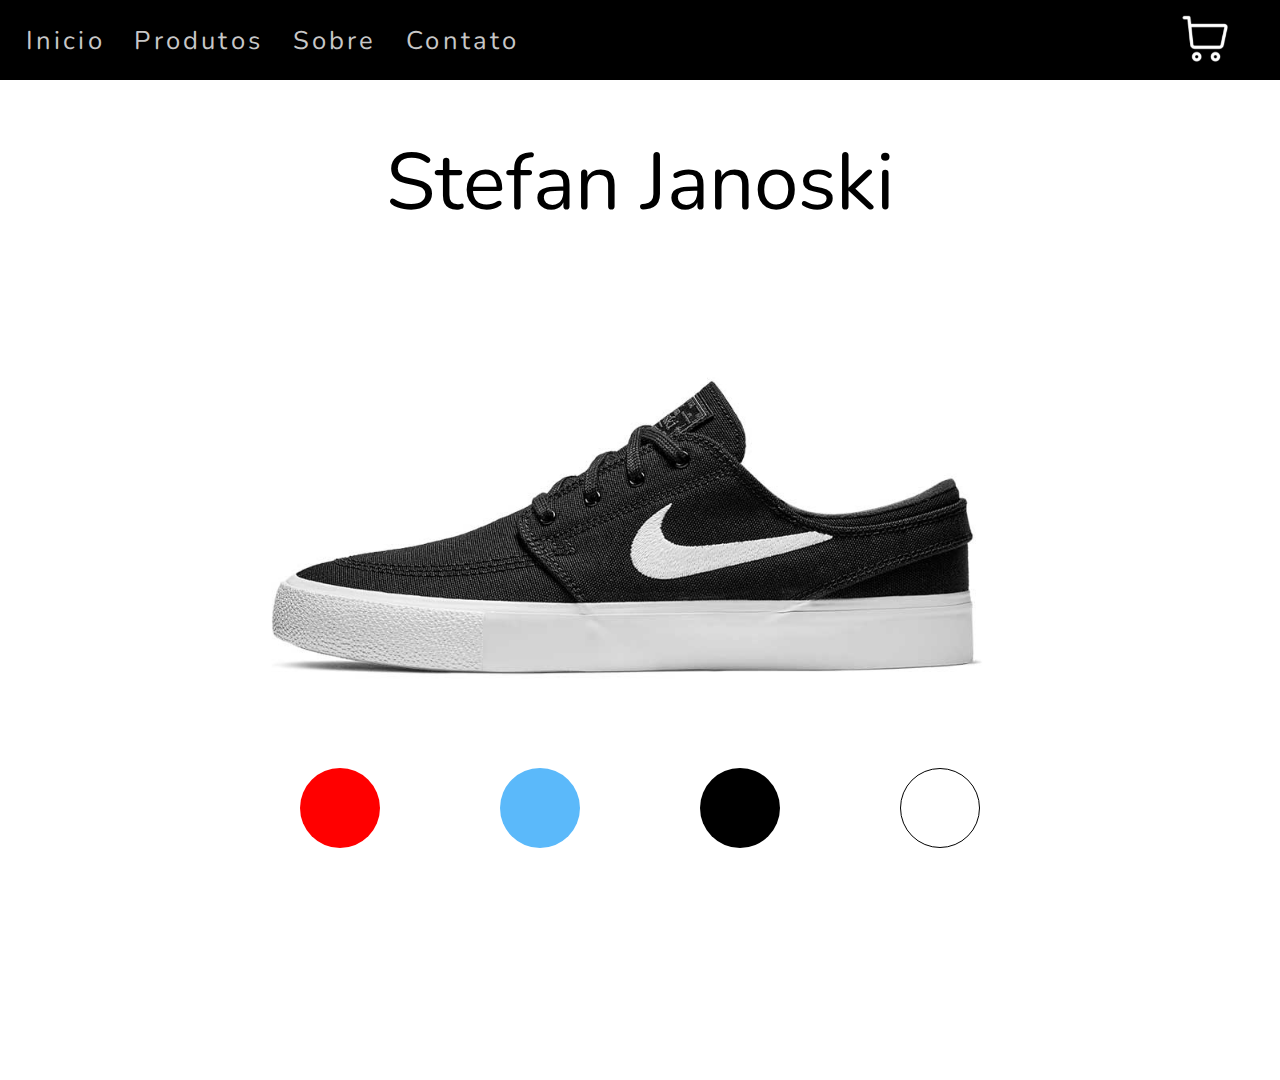
==== paginaProd.html @ 02f9b6c8 "Add files via upload" ====
<!DOCTYPE html>
<html>

<head>
    <meta charset="utf-8" />
    <meta http-equiv="X-UA-Compatible" content="IE=edge">
    <title>Page Title</title>
    <meta name="viewport" content="width=device-width, initial-scale=1">
    <link rel="stylesheet" type="text/css" media="screen" href="./src/scss/main.css" />

    <!-- Fontes -->
    <link href="https://fonts.googleapis.com/css2?family=Grandstander:wght@100&family=Nunito:wght@200;400;600;700&display=swap"
        rel="stylesheet">
</head>

<body>
    <header class="headerIndex">
        <div class="menuIndex">
            <nav>
                <ul>
                    <li><a href="./index.html">Inicio</a></li>
                    <li><a href="#">Produtos</a></li>
                    <li><a href="#">Sobre</a></li>
                    <li><a href="#">Contato</a></li>
                </ul>
            </nav>
        </div>
        <div class="carrinhoCompras">
            <button><img src="./src/images/carrinhoCompras.png"></button>
        </div>
    </header>

    <main>

        <div class="gridPaginaProd">
            <div id="nomeDoProduto">
                Stefan Janoski
            </div>
            <img id="exibirTenis" src="./src/images/stefanJanoski.jpg">

            <div id="coresTenis">

                <button value="vermelho" onclick="pegarCor(this.value)"></button>
                <button value="azul" onclick="pegarCor(this.value)"></button>
                <button value="preto" onclick="pegarCor(this.value)"></button>
                <button value="branco" onclick="pegarCor(this.value)"></button>

            </div>


        </div>

    </main>

    <footer>

    </footer>

    <script src="./src/script/paginaProd.js"></script>
    <script src="./src/script/listaTenis.js"></script>
</body>

</html>
---- src/scss/main.css ----
* {
  margin: 0;
  padding: 0;
  -webkit-box-sizing: border-box;
          box-sizing: border-box;
}

*, html, body {
  font-family: "Nunito", sans-serif;
}

body {
  height: 149.2vh;
}

.headerIndex {
  display: -webkit-box;
  display: -ms-flexbox;
  display: flex;
  justify-items: space-between;
}

.headerIndex .menuIndex {
  background-color: #000000;
  width: 100%;
  height: 80px;
  position: fixed;
  position: absolute;
  display: -webkit-box;
  display: -ms-flexbox;
  display: flex;
  -webkit-box-align: center;
      -ms-flex-align: center;
          align-items: center;
  justify-items: center;
}

.headerIndex .menuIndex nav {
  width: 100%;
}

.headerIndex .menuIndex nav ul li {
  display: inline;
  justify-items: center;
  font-size: 1.6rem;
  letter-spacing: .2rem;
  margin-left: 2%;
}

.headerIndex .menuIndex nav ul li a {
  text-decoration: none;
  color: #c7c7c7;
  -webkit-transition: color;
  transition: color;
  -webkit-transition-delay: .2s;
          transition-delay: .2s;
  -webkit-transition-duration: .2s;
          transition-duration: .2s;
}

.headerIndex .menuIndex nav ul li a:hover {
  color: #FFFFFF;
}

.headerIndex .carrinhoCompras {
  position: absolute;
  margin-left: 91%;
}

.headerIndex .carrinhoCompras button {
  position: fixed;
  background: none;
  border: none;
  text-align: center;
  outline: none;
  width: 80px;
  height: 80px;
}

.headerIndex .carrinhoCompras button:hover {
  background: rgba(255, 255, 255, 0.1);
}

.headerIndex .carrinhoCompras button img {
  padding: 4px 4px;
  margin-top: 2px;
  width: 60px;
  height: 60px;
}

.menuLateral {
  padding: 12px 12px;
  margin-top: 4rem;
  background-color: #000000;
  width: 600px;
  position: fixed;
  border-radius: 0px 5px 5px 0px;
  -webkit-box-shadow: -4px 0px 50px -7px #000000;
  box-shadow: -4px 0px 50px -7px #000000;
}

.menuLateral p {
  font-size: 30px;
  color: #FFFFFF;
  font-weight: 500;
  margin-bottom: 2px;
}

.menuLateral nav ul .navMarcas {
  color: #bfbfbf;
  font-size: 25px;
  -webkit-transition: color;
  transition: color;
  -webkit-transition-delay: .1s;
          transition-delay: .1s;
  -webkit-transition-duration: .2s;
          transition-duration: .2s;
}

.menuLateral nav ul .navMarcas a {
  text-decoration: none;
  color: #FFFFFF;
  -webkit-transition: color;
  transition: color;
  -webkit-transition-delay: .1s;
          transition-delay: .1s;
  -webkit-transition-duration: .2s;
          transition-duration: .2s;
}

.menuLateral nav ul .navMarcas a:hover {
  color: #bfbfbf;
}

.menuLateral nav ul .navMarcas .navNike a {
  text-decoration: none;
  list-style: none;
  color: #FFFFFF;
  font-size: 18px;
  margin-left: 8%;
  -webkit-transition: color;
  transition: color;
  -webkit-transition-delay: .1s;
          transition-delay: .1s;
  -webkit-transition-duration: .2s;
          transition-duration: .2s;
}

.menuLateral nav ul .navMarcas .navNike a:hover {
  color: #bfbfbf;
}

.gridProdutos {
  display: -ms-grid;
  display: grid;
  display: -ms-inline-grid;
  display: inline-grid;
  -ms-grid-columns: 360px 400px 400px;
      grid-template-columns: 360px 400px 400px;
  margin-left: 520px;
  margin-top: 8rem;
}

.gridProdutos .tenis {
  height: 340px;
  background: url("../images/stefanJanoski.jpg");
  background-position: center;
  background-size: 320px 320px;
  background-repeat: no-repeat;
  border-radius: 10px 10px 10px 10px;
}

.gridProdutos .tenis:nth-child(2) {
  margin-left: 40px;
  background: url("../images/airForce1.png");
  background-position: center;
  background-size: 320px 320px;
  background-repeat: no-repeat;
}

.gridProdutos .tenis:nth-child(3) {
  margin-left: 40px;
  background: url("../images/jordan1.png");
  background-position: center;
  background-size: 320px 280px;
  background-repeat: no-repeat;
}

.gridProdutos .tenis:nth-child(4) {
  margin-top: 40px;
  background: url("../images/busenitz1.png");
  background-position: center;
  background-size: 280px 220px;
  background-repeat: no-repeat;
}

.gridProdutos .tenis:nth-child(5) {
  margin-left: 40px;
  margin-top: 40px;
  background: url("../images/nmdR1.png");
  background-position: center;
  background-size: 320px 320px;
  background-repeat: no-repeat;
}

.gridProdutos .tenis:nth-child(6) {
  margin-left: 40px;
  margin-top: 40px;
  background: url("../images/adidasSuperStar.png");
  background-position: center;
  background-size: 320px 320px;
  background-repeat: no-repeat;
}

.gridProdutos .tenis:nth-child(7) {
  margin-top: 40px;
  background: url("../images/pumaSuede.jpg");
  background-position: center;
  background-size: 320px 320px;
  background-repeat: no-repeat;
}

.gridProdutos .tenis:nth-child(8) {
  margin-left: 40px;
  margin-top: 40px;
  background: url("../images/pumaLQDCELL.png");
  background-position: center;
  background-size: 320px 320px;
  background-repeat: no-repeat;
}

.gridProdutos .tenis:nth-child(9) {
  margin-left: 40px;
  margin-top: 40px;
  background: url("../images/pumaRS-X-Reinvention.png");
  background-position: top center;
  background-size: 320px 320px;
  background-repeat: no-repeat;
}

.gridProdutos .tenis .preco {
  border: none;
  border-radius: 10px 10px 10px 10px;
  overflow: hidden;
  padding: 2px 8px;
  width: 18%;
  height: 40px;
  line-height: 40px;
  font-size: 20px;
  background: #e3e3e3;
  font-family: "Nunito", sans-serif;
  -webkit-transition: width;
  transition: width;
  -webkit-transition-duration: .7s;
          transition-duration: .7s;
}

.gridProdutos .tenis .preco:hover {
  width: 46%;
  border-radius: 10px 10px 10px 10px;
}

.gridProdutos .tenis .nomeTenis {
  text-align: center;
  border: none;
  border-radius: 10px 10px 0px 0px;
  width: 100%;
  height: 40px;
  line-height: 40px;
  background: #e3e3e3;
  font-family: "Nunito", sans-serif;
  font-weight: 600;
  font-size: 15px;
  margin-top: 58.5%;
}

.gridProdutos .tenis .addCarrinho {
  text-align: center;
  border: none;
  border-radius: 0px 0px 10px 10px;
  width: 100%;
  height: 50px;
  line-height: 50px;
  background: #e3e3e3;
  -webkit-transition: background;
  transition: background;
  -webkit-transition-delay: .1s;
          transition-delay: .1s;
  -webkit-transition-duration: .2s;
          transition-duration: .2s;
}

.gridProdutos .tenis .addCarrinho:hover {
  background: #bfbfbf;
}

.gridProdutos .tenis .addCarrinho a {
  text-decoration: none;
  color: #000000;
  font-family: "Nunito", sans-serif;
  font-weight: 600;
  font-size: 20px;
}

body {
  height: 120vh;
}

.gridPaginaProd {
  margin-top: 8rem;
  display: -webkit-box;
  display: -ms-flexbox;
  display: flex;
  -webkit-box-orient: vertical;
  -webkit-box-direction: normal;
      -ms-flex-direction: column;
          flex-direction: column;
  -webkit-box-align: center;
      -ms-flex-align: center;
          align-items: center;
  justify-items: center;
}

.gridPaginaProd #nomeDoProduto {
  position: absolute;
  font-family: "Nunito", sans-serif;
  font-size: 80px;
  margin-bottom: -14%;
}

.gridPaginaProd #exibirTenis {
  width: 800px;
  height: 800px;
  margin-left: -2%;
  border-radius: .2rem;
}

.gridPaginaProd #coresTenis {
  position: absolute;
  margin-top: 40rem;
  display: -webkit-box;
  display: -ms-flexbox;
  display: flex;
  -ms-flex-pack: distribute;
      justify-content: space-around;
  width: 50rem;
}

.gridPaginaProd #coresTenis button {
  border: none;
  border-radius: 50%;
  width: 80px;
  height: 80px;
  background-color: #ff0000;
  outline: none;
  -webkit-transition: -webkit-transform;
  transition: -webkit-transform;
  transition: transform;
  transition: transform, -webkit-transform;
  -webkit-transition-duration: .4s;
          transition-duration: .4s;
}

.gridPaginaProd #coresTenis button:nth-child(1):hover {
  -webkit-transform: scale(1.3, 1.3);
          transform: scale(1.3, 1.3);
}

.gridPaginaProd #coresTenis button:nth-child(2) {
  background-color: #5bb9fa;
}

.gridPaginaProd #coresTenis button:nth-child(2):hover {
  -webkit-transform: scale(1.3, 1.3);
          transform: scale(1.3, 1.3);
}

.gridPaginaProd #coresTenis button:nth-child(3) {
  background-color: #000000;
}

.gridPaginaProd #coresTenis button:nth-child(3):hover {
  -webkit-transform: scale(1.3, 1.3);
          transform: scale(1.3, 1.3);
}

.gridPaginaProd #coresTenis button:nth-child(4) {
  border: 1px solid #000000;
  background: #FFFFFF;
  color: #000000;
  margin-left: 0;
}

.gridPaginaProd #coresTenis button:nth-child(4):hover {
  -webkit-transform: scale(1.3, 1.3);
          transform: scale(1.3, 1.3);
}

@-webkit-keyframes expandir {
  100% {
    -webkit-transform: scale(1.5, 1.5);
            transform: scale(1.5, 1.5);
  }
}

@keyframes expandir {
  100% {
    -webkit-transform: scale(1.5, 1.5);
            transform: scale(1.5, 1.5);
  }
}

@media (max-width: 1780px) {
  .menuLateral {
    padding: 13px 13px;
    margin-top: 8rem;
    width: 300px;
  }
  .menuLateral p {
    font-size: 24px;
    font-weight: 500;
  }
  .menuLateral nav ul .navMarcas {
    font-size: 22px;
  }
  .gridProdutos {
    margin-left: 435px;
  }
}

@media (max-width: 1900px) {
  .menuLateral {
    padding: 13px 13px;
    margin-top: 8rem;
    width: 300px;
  }
  .menuLateral p {
    font-size: 24px;
    font-weight: 500;
  }
  .menuLateral nav ul .navMarcas {
    font-size: 22px;
  }
}
/*# sourceMappingURL=main.css.map */
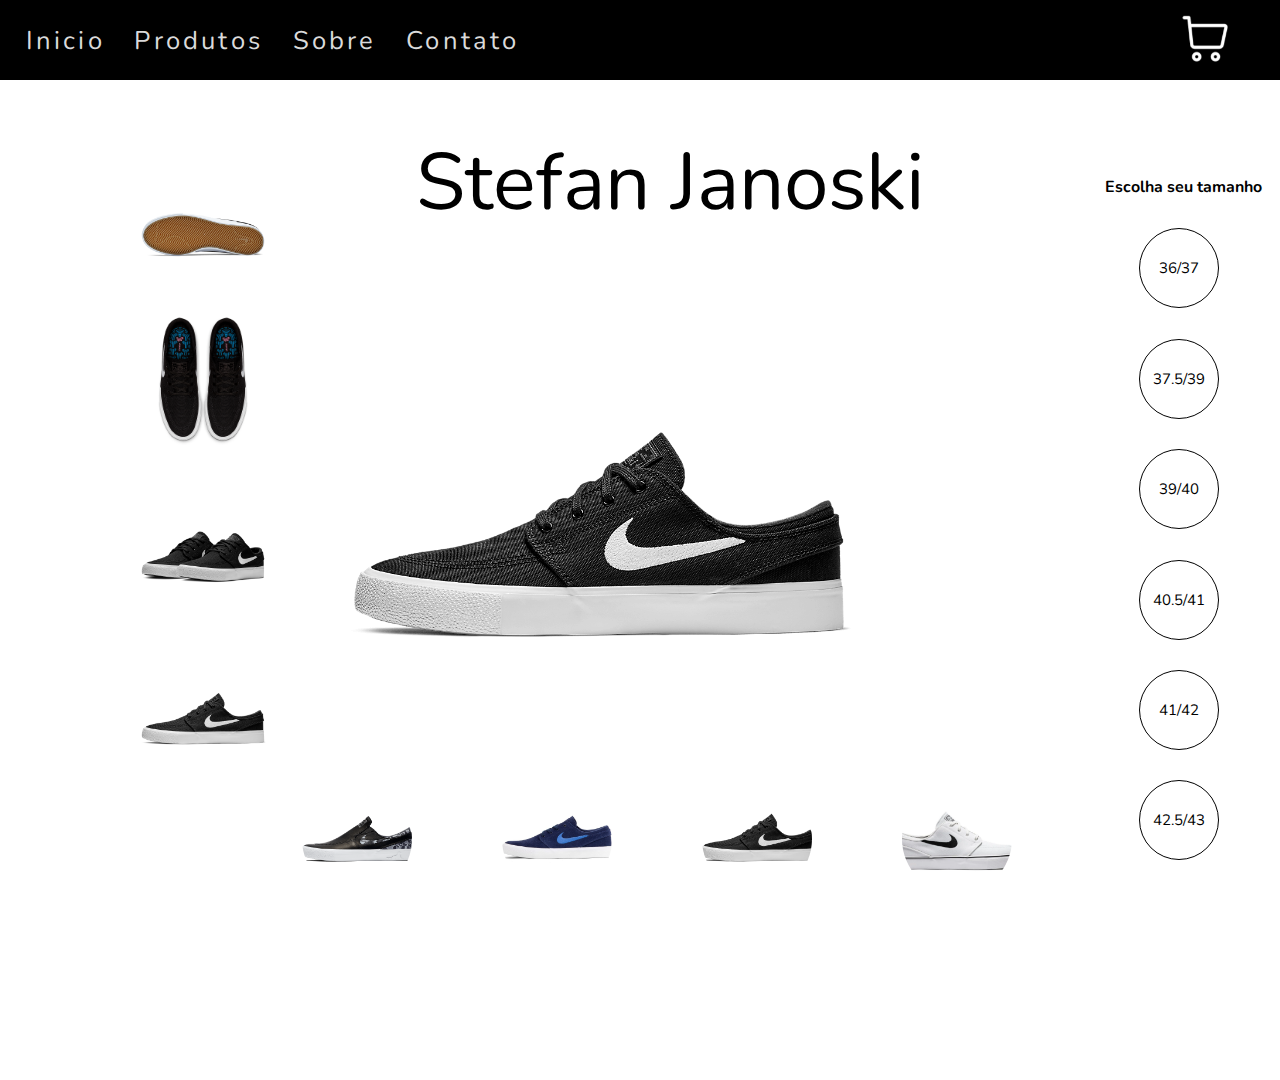
==== commit 29d1d0f9: "Add files via upload" ====
--- a/paginaProd.html
+++ b/paginaProd.html
@@ -31,16 +31,33 @@
     </header>
 
     <main>
+        <div id="menuLateralFotos">
+            <img class="fotosTenis" id="sola" onclick="alterarImagePrincipal(this.id)" src="./src/images/tenis/stefanJanoski/Preto/solaJanoski.png">
+            <img class="fotosTenis" id="parteCima" onclick="alterarImagePrincipal(this.id)" src="./src/images/tenis/stefanJanoski/Preto/partecimaJanoski.png">
+            <img class="fotosTenis" id="lateral" onclick="alterarImagePrincipal(this.id)" src="./src/images/tenis/stefanJanoski/Preto/partelateralJanoski.png">
+            <img class="fotosTenis" id="default" onclick="alterarImagePrincipal(this.id)" src="./src/images/tenis/stefanJanoski/Preto/stefanJanoski.jpg">
+        </div>
 
-        <div class="gridPaginaProd">
+        </div>
+        <div class="PaginaProd">
             <div id="nomeDoProduto">
                 Stefan Janoski
             </div>
-            <img id="exibirTenis" src="./src/images/stefanJanoski.jpg">
-
+            <div class="numeroTenis">
+                <img id="exibirTenis" src="./src/images/tenis/stefanJanoski/Preto/stefanJanoski.jpg">
+                <div class="numeroDoTenis">
+                    <span class="chooseSize">Escolha seu tamanho</span>
+                    <button>36/37</button>
+                    <button>37.5/39</button>
+                    <button>39/40</button>
+                    <button>40.5/41</button>
+                    <button>41/42</button>
+                    <button>42.5/43</button>
+                </div>
+            </div>
             <div id="coresTenis">
 
-                <button value="vermelho" onclick="pegarCor(this.value)"></button>
+                <button value="Camo" onclick="pegarCor(this.value)"></button>
                 <button value="azul" onclick="pegarCor(this.value)"></button>
                 <button value="preto" onclick="pegarCor(this.value)"></button>
                 <button value="branco" onclick="pegarCor(this.value)"></button>
@@ -57,7 +74,6 @@
     </footer>
 
     <script src="./src/script/paginaProd.js"></script>
-    <script src="./src/script/listaTenis.js"></script>
 </body>
 
 </html>--- a/src/scss/main.css
+++ b/src/scss/main.css
@@ -49,7 +49,7 @@
 
 .headerIndex .menuIndex nav ul li a {
   text-decoration: none;
-  color: #c7c7c7;
+  color: #dadada;
   -webkit-transition: color;
   transition: color;
   -webkit-transition-delay: .2s;
@@ -163,7 +163,7 @@
 
 .gridProdutos .tenis {
   height: 340px;
-  background: url("../images/stefanJanoski.jpg");
+  background: url("../images/tenis/stefanJanoski/Preto/stefanJanoski.jpg");
   background-position: center;
   background-size: 320px 320px;
   background-repeat: no-repeat;
@@ -306,7 +306,49 @@
   height: 120vh;
 }
 
-.gridPaginaProd {
+.menuLateralTenis {
+  display: -webkit-box;
+  display: -ms-flexbox;
+  display: flex;
+  -webkit-box-orient: vertical;
+  -webkit-box-direction: normal;
+      -ms-flex-direction: column;
+          flex-direction: column;
+}
+
+.fotosTenis {
+  background-position: top center;
+  margin-top: 1%;
+  margin-left: 10%;
+  width: 150px;
+  height: 150px;
+  float: left;
+  -webkit-transition: -webkit-transform;
+  transition: -webkit-transform;
+  transition: transform;
+  transition: transform, -webkit-transform;
+  -webkit-transition-duration: .2s;
+          transition-duration: .2s;
+}
+
+.fotosTenis:hover {
+  -webkit-transform: scale(1.5, 1.5);
+          transform: scale(1.5, 1.5);
+}
+
+.fotosTenis:nth-child(2) {
+  clear: both;
+}
+
+.fotosTenis:nth-child(3) {
+  clear: both;
+}
+
+.fotosTenis:nth-child(4) {
+  clear: both;
+}
+
+.PaginaProd {
   margin-top: 8rem;
   display: -webkit-box;
   display: -ms-flexbox;
@@ -321,23 +363,81 @@
   justify-items: center;
 }
 
-.gridPaginaProd #nomeDoProduto {
+.PaginaProd #nomeDoProduto {
   position: absolute;
+  margin-left: -17%;
   font-family: "Nunito", sans-serif;
   font-size: 80px;
   margin-bottom: -14%;
 }
 
-.gridPaginaProd #exibirTenis {
-  width: 800px;
-  height: 800px;
-  margin-left: -2%;
+.PaginaProd .numeroTenis {
+  display: -webkit-box;
+  display: -ms-flexbox;
+  display: flex;
+  justify-items: center;
+}
+
+.PaginaProd .numeroTenis #exibirTenis {
   border-radius: .2rem;
-}
-
-.gridPaginaProd #coresTenis {
+  width: 600px;
+  height: 600px;
+  margin-left: -10%;
+  margin-top: 6%;
+  margin-right: 30%;
+}
+
+.PaginaProd .numeroTenis .numeroDoTenis {
+  margin-top: 6%;
+  display: -webkit-box;
+  display: -ms-flexbox;
+  display: flex;
+  -webkit-box-orient: vertical;
+  -webkit-box-direction: normal;
+      -ms-flex-direction: column;
+          flex-direction: column;
+}
+
+.PaginaProd .numeroTenis .numeroDoTenis button {
+  width: 80px;
+  height: 80px;
+  margin-top: 15.2%;
+  border-radius: 50%;
+  border: 1px solid #000000;
+  font-family: "Nunito", sans-serif;
+  font-size: 15px;
+  color: #000000;
+  background: #FFFFFF;
+  outline: none;
+  -webkit-transition: -webkit-transform;
+  transition: -webkit-transform;
+  transition: transform;
+  transition: transform, -webkit-transform;
+  -webkit-transition-duration: .2s;
+          transition-duration: .2s;
+}
+
+.PaginaProd .numeroTenis .numeroDoTenis button:hover {
+  -webkit-transform: scale(1.3, 1.3);
+          transform: scale(1.3, 1.3);
+}
+
+.PaginaProd .numeroTenis .numeroDoTenis button:focus {
+  -webkit-transform: scale(1.3, 1.3);
+          transform: scale(1.3, 1.3);
+}
+
+.PaginaProd .numeroTenis .numeroDoTenis .chooseSize {
+  margin-left: -17%;
+  width: 200px;
+  font-family: "Nunito", sans-serif;
+  font-weight: bolder;
+}
+
+.PaginaProd #coresTenis {
   position: absolute;
-  margin-top: 40rem;
+  margin-top: 41rem;
+  margin-left: -19%;
   display: -webkit-box;
   display: -ms-flexbox;
   display: flex;
@@ -346,12 +446,11 @@
   width: 50rem;
 }
 
-.gridPaginaProd #coresTenis button {
+.PaginaProd #coresTenis button {
   border: none;
   border-radius: 50%;
-  width: 80px;
-  height: 80px;
-  background-color: #ff0000;
+  width: 110px;
+  height: 110px;
   outline: none;
   -webkit-transition: -webkit-transform;
   transition: -webkit-transform;
@@ -361,53 +460,53 @@
           transition-duration: .4s;
 }
 
-.gridPaginaProd #coresTenis button:nth-child(1):hover {
-  -webkit-transform: scale(1.3, 1.3);
-          transform: scale(1.3, 1.3);
-}
-
-.gridPaginaProd #coresTenis button:nth-child(2) {
-  background-color: #5bb9fa;
-}
-
-.gridPaginaProd #coresTenis button:nth-child(2):hover {
-  -webkit-transform: scale(1.3, 1.3);
-          transform: scale(1.3, 1.3);
-}
-
-.gridPaginaProd #coresTenis button:nth-child(3) {
-  background-color: #000000;
-}
-
-.gridPaginaProd #coresTenis button:nth-child(3):hover {
-  -webkit-transform: scale(1.3, 1.3);
-          transform: scale(1.3, 1.3);
-}
-
-.gridPaginaProd #coresTenis button:nth-child(4) {
-  border: 1px solid #000000;
-  background: #FFFFFF;
-  color: #000000;
-  margin-left: 0;
-}
-
-.gridPaginaProd #coresTenis button:nth-child(4):hover {
-  -webkit-transform: scale(1.3, 1.3);
-          transform: scale(1.3, 1.3);
-}
-
-@-webkit-keyframes expandir {
-  100% {
-    -webkit-transform: scale(1.5, 1.5);
-            transform: scale(1.5, 1.5);
-  }
-}
-
-@keyframes expandir {
-  100% {
-    -webkit-transform: scale(1.5, 1.5);
-            transform: scale(1.5, 1.5);
-  }
+.PaginaProd #coresTenis button:focus {
+  -webkit-transform: scale(1.3, 1.3);
+          transform: scale(1.3, 1.3);
+}
+
+.PaginaProd #coresTenis button:nth-child(1) {
+  background: url("../images/tenis/stefanJanoski/Camo/defaultJanoski.webp");
+  background-position: bottom center;
+  background-size: 140px 140px;
+}
+
+.PaginaProd #coresTenis button:nth-child(1):hover {
+  -webkit-transform: scale(1.3, 1.3);
+          transform: scale(1.3, 1.3);
+}
+
+.PaginaProd #coresTenis button:nth-child(2) {
+  background: url("../images/tenis/stefanJanoski/stefanJanoskiAzul.jpg");
+  background-position: center;
+  background-size: 140px 140px;
+}
+
+.PaginaProd #coresTenis button:nth-child(2):hover {
+  -webkit-transform: scale(1.3, 1.3);
+          transform: scale(1.3, 1.3);
+}
+
+.PaginaProd #coresTenis button:nth-child(3) {
+  background: url("../images/tenis/stefanJanoski/Preto/stefanJanoski.jpg");
+  background-position: bottom center;
+  background-size: 140px 140px;
+}
+
+.PaginaProd #coresTenis button:nth-child(3):hover {
+  -webkit-transform: scale(1.3, 1.3);
+          transform: scale(1.3, 1.3);
+}
+
+.PaginaProd #coresTenis button:nth-child(4) {
+  background: url("../images/tenis/stefanJanoski/stefanJanoskiBranco.jpg");
+  background-position: center;
+  background-size: 140px 140px;
+}
+
+.PaginaProd #coresTenis button:nth-child(4):hover {
+  -webkit-transform: scale(1.3, 1.3);
+          transform: scale(1.3, 1.3);
 }
 
 @media (max-width: 1780px) {
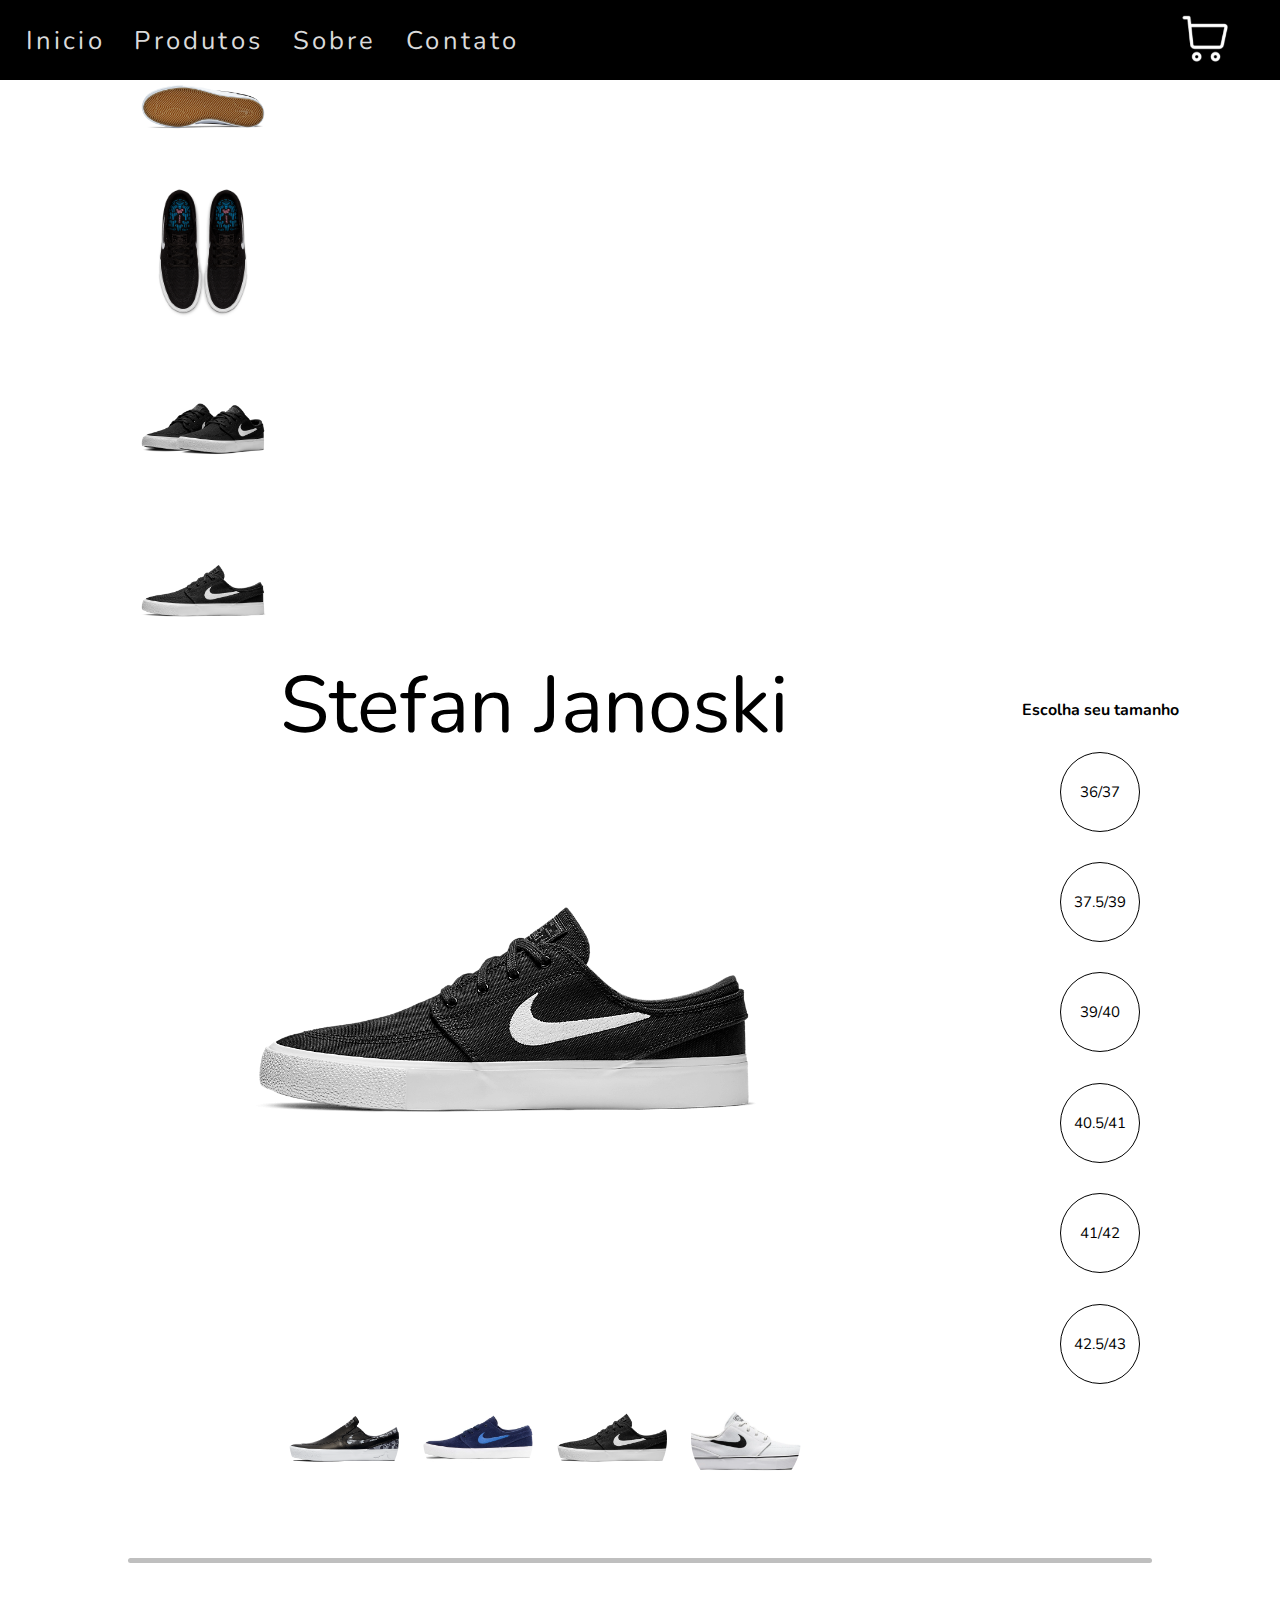
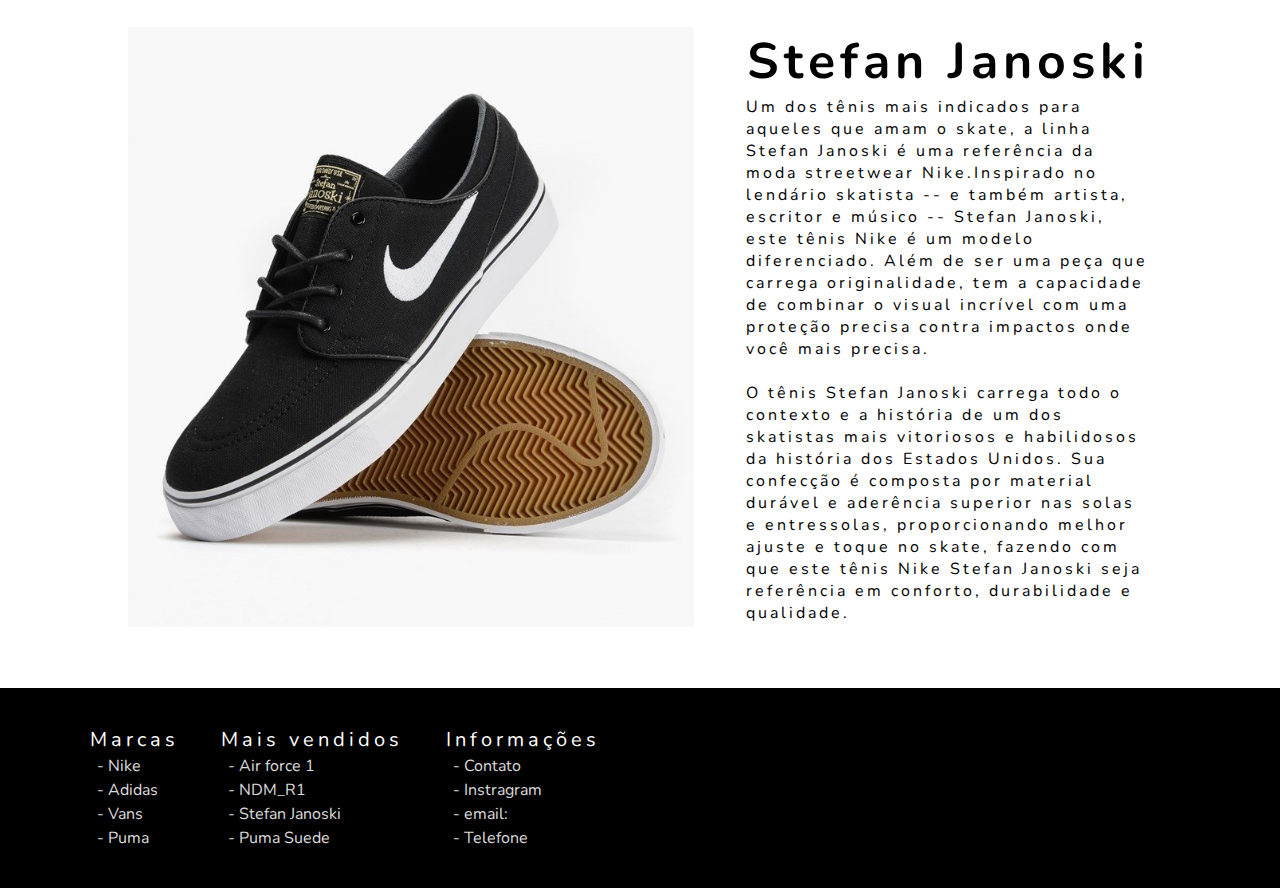
==== commit 94c280ad: "Add files via upload" ====
--- a/paginaProd.html
+++ b/paginaProd.html
@@ -56,24 +56,66 @@
                 </div>
             </div>
             <div id="coresTenis">
+                <button value="stfJanoskiCamo" onclick="pegarCor(this.value)"></button>
+                <button value="azul" onclick="pegarCor(this.value)"></button>
+                <button value="stfJanoskiPreto" onclick="pegarCor(this.value)"></button>
+                <button value="branco" onclick="pegarCor(this.value)"></button>
+            </div>
+        </div>
+        <hr>
+        <section id="aboutProduct">
 
-                <button value="Camo" onclick="pegarCor(this.value)"></button>
-                <button value="azul" onclick="pegarCor(this.value)"></button>
-                <button value="preto" onclick="pegarCor(this.value)"></button>
-                <button value="branco" onclick="pegarCor(this.value)"></button>
+            <img src="./src/images/tenis/stefanJanoski/Preto/janoskiInclinado.jpg">
+            <p id="tituloDescricao">Stefan Janoski</p>
+            <span id="descricao">
+                Um dos tênis mais indicados para aqueles que amam o skate, a linha <br>Stefan Janoski é uma referência
+                da
+                moda streetwear Nike.Inspirado no lendário skatista -- e também artista, escritor e músico -- Stefan
+                Janoski, este tênis Nike é um modelo diferenciado. Além de ser uma peça que carrega originalidade, tem
+                a capacidade de combinar o visual incrível com uma proteção precisa contra impactos onde você mais
+                precisa.
+                <br> <br>
+                O tênis Stefan Janoski carrega todo o contexto e a história de um dos skatistas mais vitoriosos e
+                habilidosos da história dos Estados Unidos. Sua confecção é composta por material durável e aderência
+                superior nas solas e entressolas, proporcionando melhor ajuste e toque no skate, fazendo com que este
+                tênis Nike Stefan Janoski seja referência em conforto, durabilidade e qualidade.</span>
 
-            </div>
-
-
-        </div>
-
+        </section>
     </main>
 
     <footer>
-
-    </footer>
+            <div id="rodape">
+    
+                <ul><p>Marcas</p>
+                    <li><a href="#"> - Nike</a></li>
+                    <li><a href="#"> - Adidas</a></li>
+                    <li><a href="#"> - Vans</a></li>
+                    <li><a href="#"> - Puma</a></li>
+                </ul>
+                <ul><p>Mais vendidos</p>
+                    <li><a href="#"> - Air force 1</a></li>
+                    <li><a href="#"> - NDM_R1</a></li>
+                    <li><a href="#"> - Stefan Janoski</a></li>
+                    <li><a href="#"> - Puma Suede</a></li>
+                </ul>
+    
+                <ul><p>Informações</p>
+                    <li><a href="#"> - Contato</a></li>
+                    <li><a href="#"> - Instragram</a></li>
+                    <li><a href="#"> - email:</a></li>
+                    <li><a href="#"> - Telefone</a></li>
+                </ul>
+    
+                <ul class="ulIcons">
+                    <li class="icons"><a href=""></a></li>
+                    <li class="icons"><a href=""></a></li>
+                    <li class="icons"><a href=""></a></li>
+                </ul>
+            </div>
+        </footer>
 
     <script src="./src/script/paginaProd.js"></script>
+    <script src="./src/script/listaTenis.js"></script>
 </body>
 
 </html>--- a/src/scss/main.css
+++ b/src/scss/main.css
@@ -93,7 +93,7 @@
   margin-top: 4rem;
   background-color: #000000;
   width: 600px;
-  position: fixed;
+  position: absolute;
   border-radius: 0px 5px 5px 0px;
   -webkit-box-shadow: -4px 0px 50px -7px #000000;
   box-shadow: -4px 0px 50px -7px #000000;
@@ -164,7 +164,7 @@
 .gridProdutos .tenis {
   height: 340px;
   background: url("../images/tenis/stefanJanoski/Preto/stefanJanoski.jpg");
-  background-position: center;
+  background-position: top center;
   background-size: 320px 320px;
   background-repeat: no-repeat;
   border-radius: 10px 10px 10px 10px;
@@ -242,21 +242,20 @@
   border: none;
   border-radius: 10px 10px 10px 10px;
   overflow: hidden;
-  padding: 2px 8px;
-  width: 18%;
+  padding: 8px 12px;
+  width: 46%;
   height: 40px;
-  line-height: 40px;
   font-size: 20px;
   background: #e3e3e3;
   font-family: "Nunito", sans-serif;
-  -webkit-transition: width;
-  transition: width;
-  -webkit-transition-duration: .7s;
-          transition-duration: .7s;
+  -webkit-transition: background;
+  transition: background;
+  -webkit-transition-duration: .4s;
+          transition-duration: .4s;
 }
 
 .gridProdutos .tenis .preco:hover {
-  width: 46%;
+  background: rgba(0, 0, 0, 0.1);
   border-radius: 10px 10px 10px 10px;
 }
 
@@ -288,6 +287,11 @@
           transition-delay: .1s;
   -webkit-transition-duration: .2s;
           transition-duration: .2s;
+  text-decoration: none;
+  color: #000000;
+  font-family: "Nunito", sans-serif;
+  font-weight: 600;
+  font-size: 20px;
 }
 
 .gridProdutos .tenis .addCarrinho:hover {
@@ -300,6 +304,58 @@
   font-family: "Nunito", sans-serif;
   font-weight: 600;
   font-size: 20px;
+}
+
+#rodape {
+  margin-top: 5%;
+  width: 100%;
+  height: 200px;
+  background-color: #000000;
+  color: #FFFFFF;
+  display: -webkit-box;
+  display: -ms-flexbox;
+  display: flex;
+  -webkit-box-align: center;
+      -ms-flex-align: center;
+          align-items: center;
+  -webkit-box-pack: start;
+      -ms-flex-pack: start;
+          justify-content: flex-start;
+  padding: 0rem 5rem;
+}
+
+#rodape ul {
+  text-align: left;
+  padding: 10px 10px;
+}
+
+#rodape ul p {
+  font-family: "Nunito", sans-serif;
+  letter-spacing: 4px;
+  font-size: 20px;
+}
+
+#rodape ul li {
+  padding: 0px 7px;
+  margin-top: 2px;
+  list-style: none;
+}
+
+#rodape ul li a {
+  text-decoration: none;
+  color: #dadada;
+}
+
+#rodape ul li a:hover {
+  color: #bfbfbf;
+}
+
+#rodape ul:nth-child(2) {
+  margin-left: 2%;
+}
+
+#rodape ul:nth-child(3) {
+  margin-left: 2%;
 }
 
 body {
@@ -350,6 +406,8 @@
 
 .PaginaProd {
   margin-top: 8rem;
+  width: 80%;
+  margin-left: 10%;
   display: -webkit-box;
   display: -ms-flexbox;
   display: flex;
@@ -360,15 +418,13 @@
   -webkit-box-align: center;
       -ms-flex-align: center;
           align-items: center;
-  justify-items: center;
 }
 
 .PaginaProd #nomeDoProduto {
   position: absolute;
-  margin-left: -17%;
+  margin-left: -16.5%;
   font-family: "Nunito", sans-serif;
   font-size: 80px;
-  margin-bottom: -14%;
 }
 
 .PaginaProd .numeroTenis {
@@ -380,11 +436,10 @@
 
 .PaginaProd .numeroTenis #exibirTenis {
   border-radius: .2rem;
+  margin-left: -4.5%;
   width: 600px;
   height: 600px;
-  margin-left: -10%;
-  margin-top: 6%;
-  margin-right: 30%;
+  margin-right: 32%;
 }
 
 .PaginaProd .numeroTenis .numeroDoTenis {
@@ -428,22 +483,22 @@
 }
 
 .PaginaProd .numeroTenis .numeroDoTenis .chooseSize {
-  margin-left: -17%;
   width: 200px;
+  margin-left: -19%;
   font-family: "Nunito", sans-serif;
   font-weight: bolder;
 }
 
 .PaginaProd #coresTenis {
-  position: absolute;
-  margin-top: 41rem;
-  margin-left: -19%;
-  display: -webkit-box;
-  display: -ms-flexbox;
-  display: flex;
-  -ms-flex-pack: distribute;
-      justify-content: space-around;
-  width: 50rem;
+  display: -webkit-box;
+  display: -ms-flexbox;
+  display: flex;
+  -webkit-box-pack: justify;
+      -ms-flex-pack: justify;
+          justify-content: space-between;
+  text-align: center;
+  margin-left: -18.5%;
+  width: 50%;
 }
 
 .PaginaProd #coresTenis button {
@@ -507,6 +562,44 @@
 .PaginaProd #coresTenis button:nth-child(4):hover {
   -webkit-transform: scale(1.3, 1.3);
           transform: scale(1.3, 1.3);
+}
+
+hr {
+  width: 80%;
+  margin-left: 10%;
+  margin-top: 5%;
+  height: 5px;
+  background: #bfbfbf;
+  border: none;
+  border-radius: 10px;
+}
+
+#aboutProduct {
+  width: 80%;
+  margin-top: 5%;
+  margin-left: 10%;
+}
+
+#aboutProduct img {
+  float: left;
+  margin-right: 5%;
+  height: 600px;
+}
+
+#aboutProduct #tituloDescricao {
+  text-align: center;
+  font-family: "Nunito", sans-serif;
+  font-weight: 700;
+  font-size: 50px;
+  letter-spacing: 5px;
+}
+
+#aboutProduct #descricao {
+  margin-top: 2%;
+  font-family: "Nunito", sans-serif;
+  font-size: 16px;
+  text-align: center;
+  letter-spacing: 3px;
 }
 
 @media (max-width: 1780px) {
